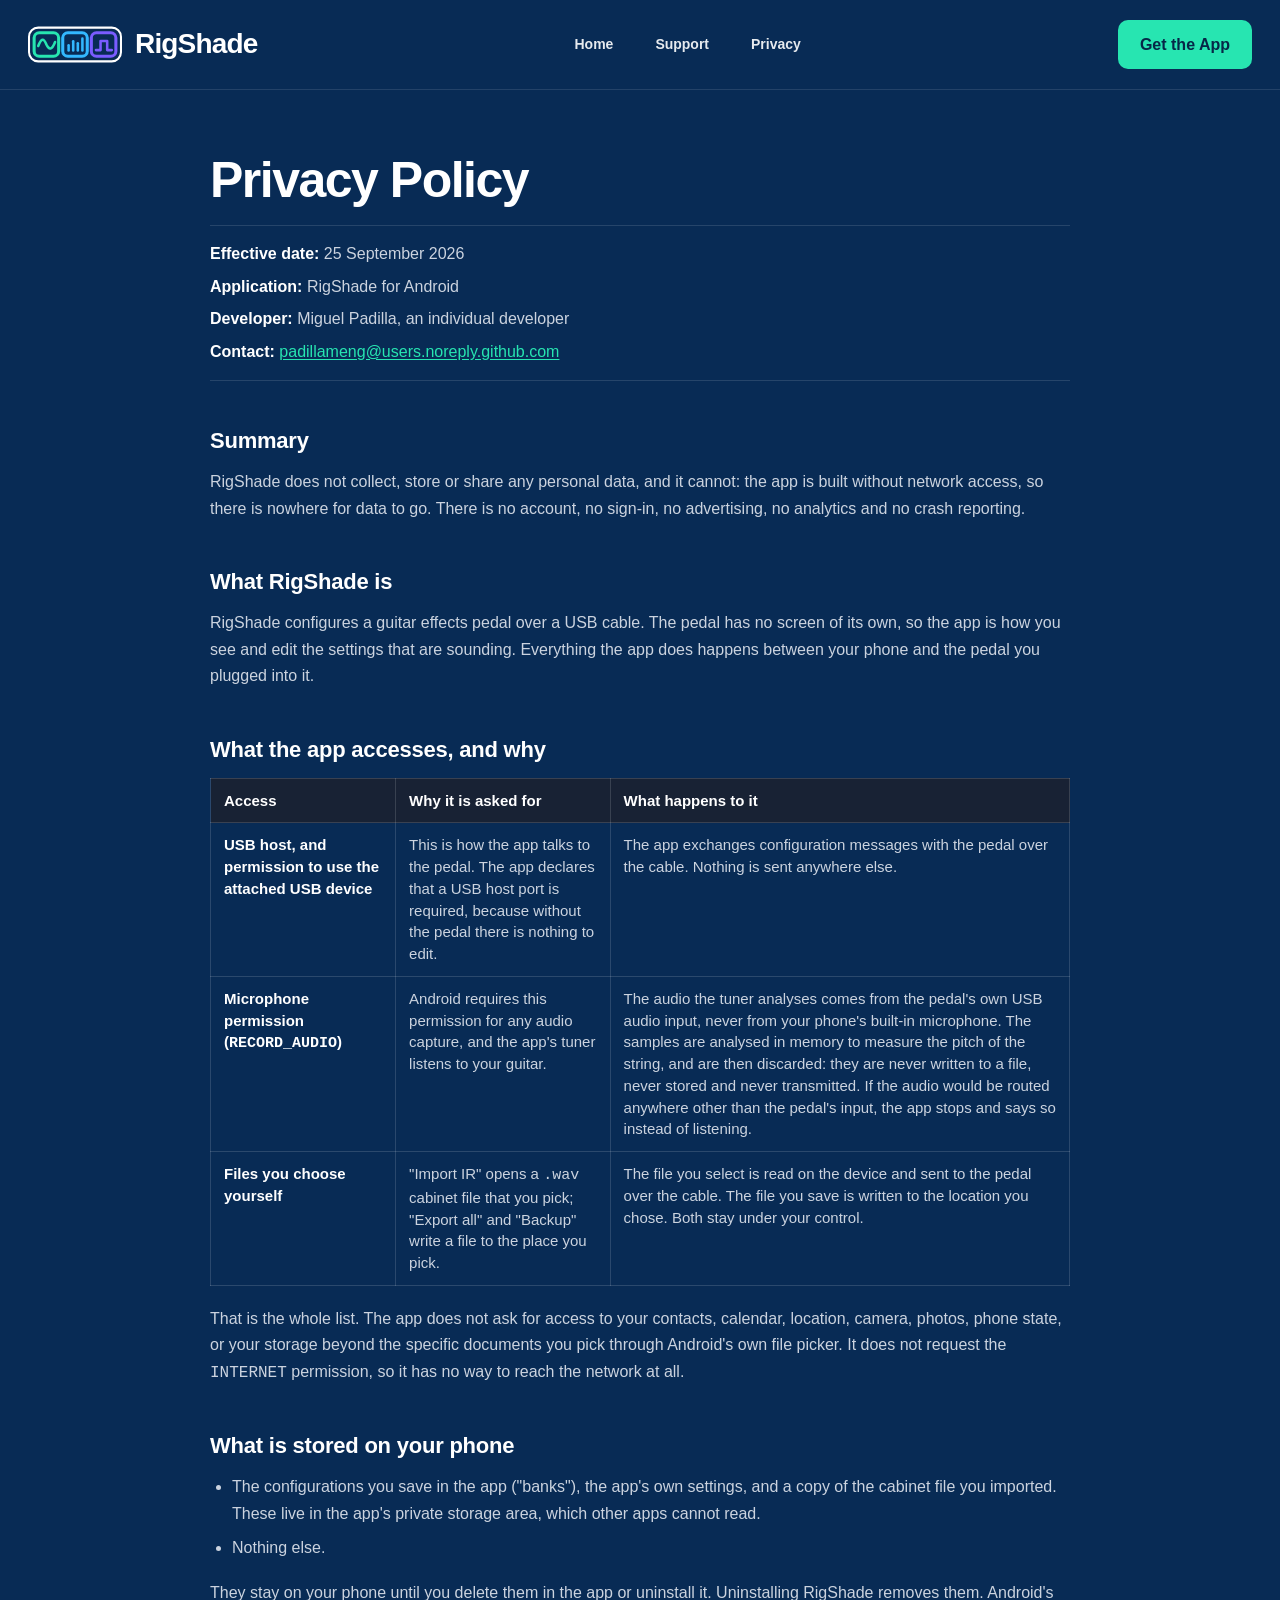
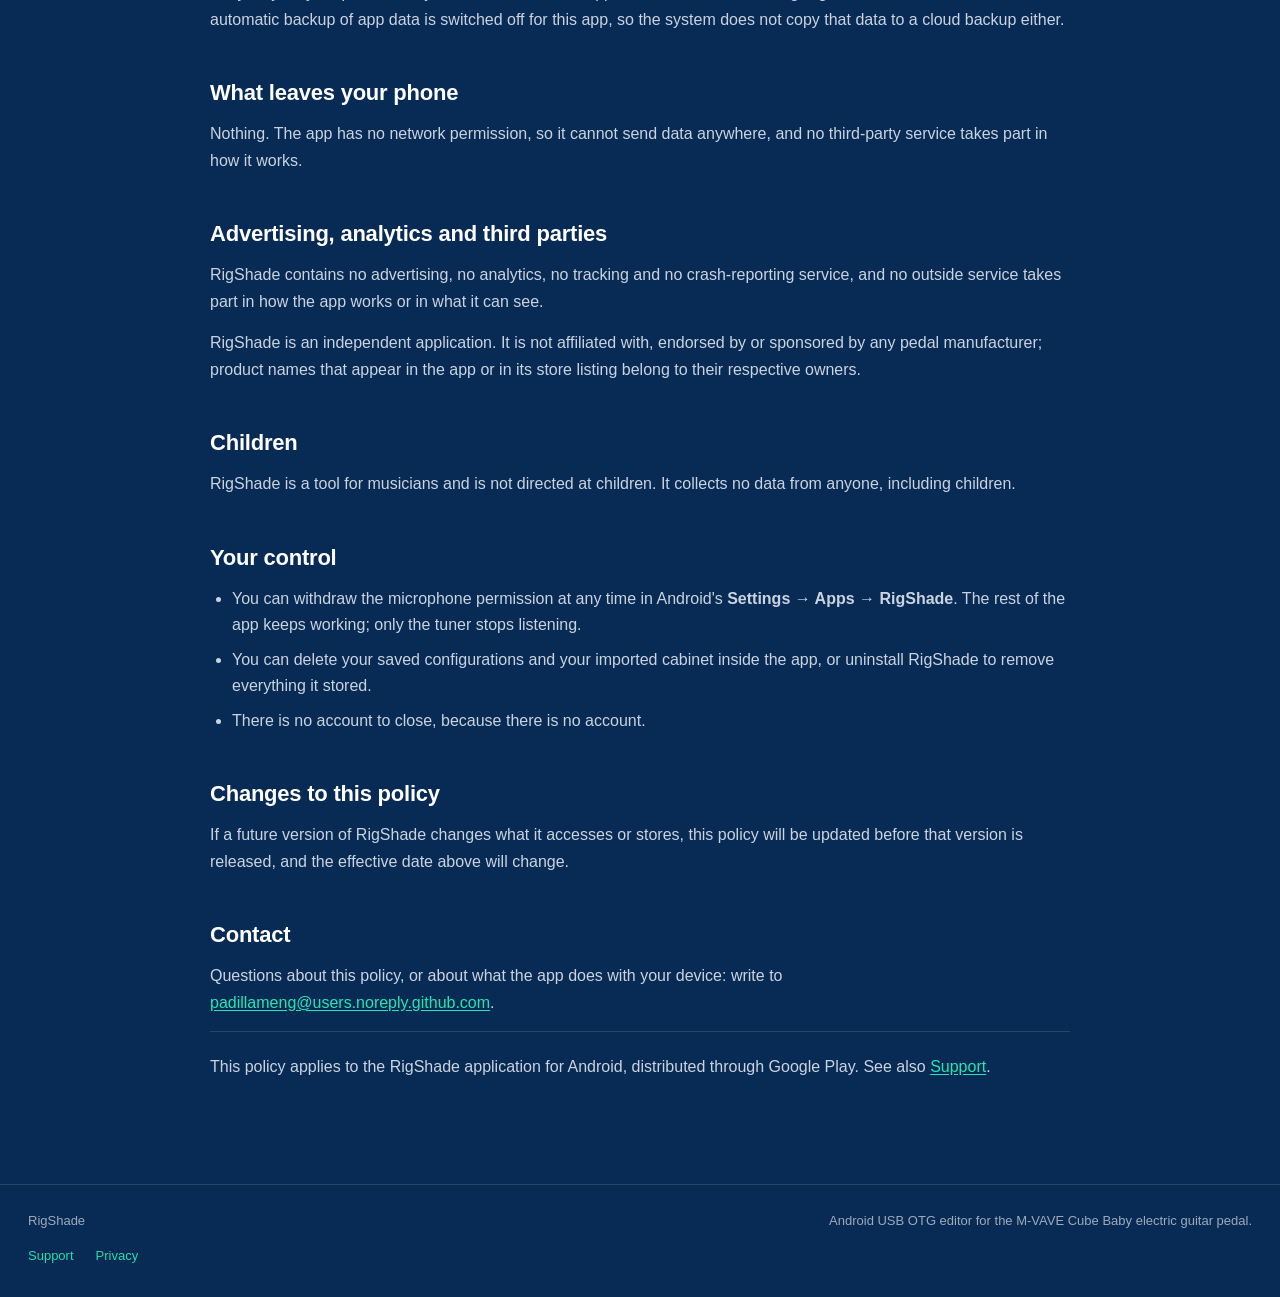
==== privacy/index.html @ 07dfa9a7 "Publish the RigShade public site: product page, privacy policy and support" ====
<!DOCTYPE html>
<html lang="en">
<head>
<meta charset="utf-8"/>
<meta content="width=device-width,initial-scale=1" name="viewport"/>
<meta content="#082B55" name="theme-color"/>
<title>RigShade — Privacy Policy</title>
<meta content="How RigShade for Android handles your data: it collects nothing, stores nothing off your device and has no network access." name="description"/>
<link rel="icon" type="image/svg+xml" href="../assets/brand/rigshade-favicon.svg"/>
<link rel="icon" type="image/png" sizes="512x512" href="../assets/brand/rigshade-favicon.png"/>
<link rel="apple-touch-icon" href="../assets/brand/rigshade-favicon.png"/>
<link rel="stylesheet" href="../css/styles.css"/>
<link rel="stylesheet" href="../css/pages.css"/>
</head>
<body>
<div class="site">
<header class="header"><div class="wrap nav">
<a aria-label="RigShade home" class="brand" href="../"><img alt="" height="39" src="../assets/brand/rigshade-logo.svg" width="94"/><span>RigShade</span></a>
<nav aria-label="Primary navigation" class="navlinks"><a href="../">Home</a><a href="../support/">Support</a><a href="../privacy/">Privacy</a></nav>
<a class="navcta" href="../support/#get-the-app">Get the App</a>
<button aria-expanded="false" aria-label="Open menu" class="hamb"><span></span><span></span><span></span></button>
</div><div class="mobilemenu" id="mobileMenu"><a href="../">Home</a><a href="../support/">Support</a><a href="../privacy/">Privacy</a><a href="../support/#get-the-app">Get the App</a></div></header>

<main class="doc">
<div class="wrap doc-wrap">
<h1>Privacy Policy</h1>
<p class="doc-meta">
<span><b>Effective date:</b> 25 September 2026</span>
<span><b>Application:</b> RigShade for Android</span>
<span><b>Developer:</b> Miguel Padilla, an individual developer</span>
<span><b>Contact:</b> <a href="mailto:padillameng@users.noreply.github.com">padillameng@users.noreply.github.com</a></span>
</p>

<h2>Summary</h2>
<p>RigShade does not collect, store or share any personal data, and it cannot: the app is built
without network access, so there is nowhere for data to go. There is no account, no sign-in, no
advertising, no analytics and no crash reporting.</p>

<h2>What RigShade is</h2>
<p>RigShade configures a guitar effects pedal over a USB cable. The pedal has no screen of its own,
so the app is how you see and edit the settings that are sounding. Everything the app does happens
between your phone and the pedal you plugged into it.</p>

<h2>What the app accesses, and why</h2>
<table>
<thead>
<tr><th>Access</th><th>Why it is asked for</th><th>What happens to it</th></tr>
</thead>
<tbody>
<tr>
<td>USB host, and permission to use the attached USB device</td>
<td>This is how the app talks to the pedal. The app declares that a USB host port is required, because without the pedal there is nothing to edit.</td>
<td>The app exchanges configuration messages with the pedal over the cable. Nothing is sent anywhere else.</td>
</tr>
<tr>
<td>Microphone permission (<code>RECORD_AUDIO</code>)</td>
<td>Android requires this permission for any audio capture, and the app's tuner listens to your guitar.</td>
<td>The audio the tuner analyses comes from the pedal's own USB audio input, never from your phone's built-in microphone. The samples are analysed in memory to measure the pitch of the string, and are then discarded: they are never written to a file, never stored and never transmitted. If the audio would be routed anywhere other than the pedal's input, the app stops and says so instead of listening.</td>
</tr>
<tr>
<td>Files you choose yourself</td>
<td>"Import IR" opens a <code>.wav</code> cabinet file that you pick; "Export all" and "Backup" write a file to the place you pick.</td>
<td>The file you select is read on the device and sent to the pedal over the cable. The file you save is written to the location you chose. Both stay under your control.</td>
</tr>
</tbody>
</table>
<p>That is the whole list. The app does not ask for access to your contacts, calendar, location,
camera, photos, phone state, or your storage beyond the specific documents you pick through
Android's own file picker. It does not request the <code>INTERNET</code> permission, so it has no
way to reach the network at all.</p>

<h2>What is stored on your phone</h2>
<ul>
<li>The configurations you save in the app ("banks"), the app's own settings, and a copy of the
cabinet file you imported. These live in the app's private storage area, which other apps cannot
read.</li>
<li>Nothing else.</li>
</ul>
<p>They stay on your phone until you delete them in the app or uninstall it. Uninstalling RigShade
removes them. Android's automatic backup of app data is switched off for this app, so the system
does not copy that data to a cloud backup either.</p>

<h2>What leaves your phone</h2>
<p>Nothing. The app has no network permission, so it cannot send data anywhere, and no third-party
service takes part in how it works.</p>

<h2>Advertising, analytics and third parties</h2>
<p>RigShade contains no advertising, no analytics, no tracking and no crash-reporting service, and
no outside service takes part in how the app works or in what it can see.</p>
<p>RigShade is an independent application. It is not affiliated with, endorsed by or sponsored by
any pedal manufacturer; product names that appear in the app or in its store listing belong to
their respective owners.</p>

<h2>Children</h2>
<p>RigShade is a tool for musicians and is not directed at children. It collects no data from
anyone, including children.</p>

<h2>Your control</h2>
<ul>
<li>You can withdraw the microphone permission at any time in Android's <b>Settings → Apps →
RigShade</b>. The rest of the app keeps working; only the tuner stops listening.</li>
<li>You can delete your saved configurations and your imported cabinet inside the app, or uninstall
RigShade to remove everything it stored.</li>
<li>There is no account to close, because there is no account.</li>
</ul>

<h2>Changes to this policy</h2>
<p>If a future version of RigShade changes what it accesses or stores, this policy will be updated
before that version is released, and the effective date above will change.</p>

<h2>Contact</h2>
<p>Questions about this policy, or about what the app does with your device: write to
<a href="mailto:padillameng@users.noreply.github.com">padillameng@users.noreply.github.com</a>.</p>

<p class="doc-foot">This policy applies to the RigShade application for Android, distributed through
Google Play. See also <a href="../support/">Support</a>.</p>
</div>
</main>

<footer class="footer"><div class="wrap footer-inner"><span>RigShade</span><span>Android USB OTG editor for the M‑VAVE Cube Baby electric guitar pedal.</span></div><div class="wrap footer-links"><a href="../support/">Support</a><a href="../privacy/">Privacy</a></div></footer>
</div>
<script src="../js/main.js"></script>
</body>
</html>
---- css/styles.css ----
:root{--navy:#082B55;--navy2:#061f42;--panel:#182234;--panel2:#222c3e;--line:#536077;--white:#fff;--muted:#cbd3df;--muted2:#9ea9ba;--mint:#27E5B1;--sky:#33B8FF;--violet:#7A5CFF;--max:1420px}
*{box-sizing:border-box}
html{scroll-behavior:smooth;background:var(--navy)}
body{margin:0;background:var(--navy);color:#fff;font-family:Inter,Manrope,"Segoe UI",Roboto,Arial,sans-serif;line-height:1.45;overflow-x:hidden}
a{color:inherit;text-decoration:none}
button{font:inherit}
.wrap{width:min(calc(100% - 56px),var(--max));margin:auto}
.site{min-height:100vh;background:var(--navy)}
.header{height:90px;border-bottom:1px solid rgba(255,255,255,.11);display:flex;align-items:center}
.nav{display:flex;align-items:center;justify-content:space-between;gap:28px}
.brand{display:flex;align-items:center;gap:13px;font-weight:800;font-size:28px;letter-spacing:-.03em}
.brand svg{width:94px;height:39px;display:block}
.navlinks{display:flex;gap:42px;font-size:14px;font-weight:650}
.navlinks a{opacity:.9}
.navlinks a:hover{opacity:1}
.navcta{padding:13px 22px;border-radius:10px;background:var(--mint);color:#062747;font-weight:800}
.hamb{display:none;border:0;background:none;color:#FFFFFF;padding:8px;opacity:1}
.hamb,.hamb:visited,.hamb:hover,.hamb:active,.hamb:focus{color:#FFFFFF;opacity:1}
.hamb span{display:block;width:27px;height:2px;background:#FFFFFF;margin:6px 0;opacity:1}
.mobilemenu{display:none}

.hero{padding:72px 0 66px}
.hero-grid{display:grid;grid-template-columns:minmax(380px,.78fr) minmax(560px,1.22fr);gap:68px;align-items:center}
h1{font-size:clamp(62px,6vw,96px);line-height:.94;letter-spacing:-.055em;margin:0 0 26px;font-weight:850}
.lead{font-size:23px;line-height:1.45;color:var(--muted);max-width:650px;margin:0 0 28px}
.playbadge{display:inline-flex;align-items:center;gap:12px;background:#050505;border:2px solid rgba(255,255,255,.82);border-radius:10px;padding:9px 18px 9px 12px;min-height:64px}
.playtri{width:38px;height:38px;position:relative}
.playtri:before{content:"";position:absolute;inset:2px 5px;clip-path:polygon(0 0,100% 50%,0 100%);background:linear-gradient(135deg,#27e5b1 0 31%,#33b8ff 31% 54%,#ffca28 54% 72%,#ff5252 72%)}
.playtxt small{display:block;font-size:10px;text-transform:uppercase;line-height:1;letter-spacing:.06em}
.playtxt strong{font-size:23px;letter-spacing:-.02em}
.compat{font-size:15px;color:var(--muted);margin:16px 0 0;max-width:590px}
.device-shell{padding:10px;background:#0b1019;border:2px solid rgba(255,255,255,.26);border-radius:24px;box-shadow:0 18px 34px rgba(0,0,0,.18)}
.device-shell picture,.device-shell img{display:block;width:100%}
.device-shell img{border-radius:15px}
.hero-device{max-width:850px;margin-left:auto}
.hero-device .portrait-only{display:none}

.features{padding:10px 0 60px}
.feature-grid{display:grid;grid-template-columns:repeat(4,1fr);border-top:1px solid rgba(255,255,255,.13);border-bottom:1px solid rgba(255,255,255,.13)}
.feature{padding:38px 36px 36px 0;min-height:190px}
.feature+.feature{padding-left:36px;border-left:1px solid rgba(255,255,255,.14)}
.ficon{width:42px;height:42px;margin-bottom:15px}
.ficon svg{width:100%;height:100%;fill:none;stroke:#fff;stroke-width:2;stroke-linecap:round;stroke-linejoin:round}
.feature h3{font-size:21px;margin:0 0 7px}
.feature p{font-size:15px;color:var(--muted);margin:0;max-width:270px}

.showcase{padding:44px 0 76px}
.section-kicker{font-size:13px;text-transform:uppercase;letter-spacing:.17em;color:var(--mint);font-weight:800;margin-bottom:12px}
.section-title{font-size:52px;line-height:1.02;letter-spacing:-.045em;margin:0 0 14px}
.section-lead{font-size:19px;color:var(--muted);max-width:780px;margin:0 0 32px}
.screen-grid{display:grid;grid-template-columns:repeat(3,1fr);gap:20px}
.screen-card{background:var(--navy2);border:1px solid rgba(255,255,255,.14);border-radius:18px;overflow:hidden}
.screen-card .shot{padding:9px;background:#091527}
.screen-card picture,.screen-card img{display:block;width:100%}
.screen-card img{border-radius:10px}
.screen-meta{padding:20px 22px 22px}
.screen-meta h3{font-size:21px;margin:0 0 6px}
.screen-meta p{font-size:14px;color:var(--muted);margin:0}


/* APP ORIENTATION SHOWCASE */
.orientation-showcase{display:flex;flex-direction:column;gap:34px}
.orientation-block{background:var(--navy2);border:1px solid rgba(255,255,255,.14);border-radius:20px;padding:22px}
.orientation-head{display:flex;justify-content:space-between;align-items:flex-start;gap:28px;padding:2px 2px 20px}
.orientation-head h3{font-size:26px;line-height:1.08;margin:9px 0 7px;letter-spacing:-.025em}
.orientation-head p{font-size:15px;color:var(--muted);margin:0;max-width:690px}
.orientation-badge{display:inline-flex;align-items:center;gap:9px;font-size:12px;font-weight:800;letter-spacing:.13em;text-transform:uppercase;color:var(--mint)}
.orientation-icon{display:inline-block;border:2px solid currentColor;border-radius:3px;position:relative;opacity:.95}
.orientation-icon.wide{width:22px;height:13px}
.orientation-icon.tall{width:13px;height:22px}
.orientation-icon:after{content:"";position:absolute;width:3px;height:3px;border-radius:50%;background:currentColor;left:50%;bottom:1px;transform:translateX(-50%)}
.orientation-icon.wide:after{bottom:auto;right:1px;left:auto;top:50%;transform:translateY(-50%)}
.orientation-note{font-size:11px;letter-spacing:.15em;color:var(--muted2);white-space:nowrap;padding-top:4px}
.orientation-grid{display:grid;gap:18px}
.landscape-gallery{grid-template-columns:repeat(3,minmax(0,1fr))}
.portrait-gallery{grid-template-columns:repeat(3,minmax(0,1fr));max-width:980px;margin:0 auto}
.app-shot-card{min-width:0}
.shot-frame{background:#091527;border:1px solid rgba(255,255,255,.11);overflow:hidden}
.landscape-frame{border-radius:13px;padding:7px;aspect-ratio:2.17/1;display:flex;align-items:center}
.portrait-frame{border-radius:22px;padding:8px;max-width:292px;margin:0 auto;aspect-ratio:.492/1;display:flex;align-items:center}
.shot-frame img{width:100%;height:100%;display:block;object-fit:contain;border-radius:8px}
.portrait-frame img{border-radius:15px}
.shot-caption{display:flex;flex-direction:column;gap:4px;padding:12px 4px 0}
.shot-caption strong{font-size:16px}
.shot-caption span{font-size:13px;line-height:1.4;color:var(--muted2)}
.orientation-portrait{background:#08234a}

.workflow{padding:10px 0 80px}
.workflow-grid{display:grid;grid-template-columns:minmax(0,1.4fr) minmax(350px,.6fr);gap:56px;align-items:center}
.workflow .device-shell{border-radius:20px}
.copy h2{font-size:46px;line-height:1.06;letter-spacing:-.04em;margin:0 0 16px}
.copy p{font-size:18px;color:var(--muted);margin:0 0 18px}
.checks{display:grid;gap:10px;color:var(--muted);font-size:15px}
.check{display:flex;align-items:center;gap:10px}
.check b{display:inline-flex;align-items:center;justify-content:center;width:20px;height:20px;border-radius:50%;background:#fff;color:var(--navy);font-size:12px;flex:none}
.footer{border-top:1px solid rgba(255,255,255,.12);padding:27px 0 34px;color:var(--muted2);font-size:13px}
.footer-inner{display:flex;justify-content:space-between;gap:24px}

@media(max-width:1050px){
 .wrap{width:min(calc(100% - 38px),var(--max))}
 .navlinks{gap:23px}
 .hero-grid{grid-template-columns:1fr;gap:42px}
 .hero-device{margin:0;max-width:none}
 .screen-grid{grid-template-columns:1fr 1fr}
 .screen-card:last-child{grid-column:1/-1}
 .workflow-grid{grid-template-columns:1fr;gap:34px}
}
@media(max-width:760px){
 .wrap{width:min(calc(100% - 32px),var(--max))}
 .header{height:76px}
 .brand{font-size:23px}
 .brand svg{width:78px;height:32px}
 .navlinks,.navcta{display:none}
 .hamb{display:block}
 .mobilemenu{position:absolute;top:76px;left:0;right:0;background:var(--navy);z-index:30;padding:8px 16px 18px;border-bottom:1px solid rgba(255,255,255,.12)}
 .mobilemenu.open{display:grid}
 .mobilemenu a{padding:13px 0;border-bottom:1px solid rgba(255,255,255,.08);font-weight:650}
 .hero{padding:46px 0 46px}
 .hero-grid{gap:36px}
 h1{font-size:clamp(50px,14vw,70px);margin-bottom:20px}
 .lead{font-size:19px}
 .compat{font-size:14px}
 .hero-device{max-width:430px;margin:auto}
 .hero-device .landscape-only{display:none}
 .hero-device .portrait-only{display:block}
 .device-shell{padding:7px;border-radius:25px}
 .device-shell img{border-radius:18px}
 .feature-grid{grid-template-columns:1fr 1fr}
 .feature,.feature+.feature{min-height:190px;padding:25px 18px 25px 0;border-left:0}
 .feature:nth-child(even){padding-left:22px;border-left:1px solid rgba(255,255,255,.14)}
 .feature:nth-child(n+3){border-top:1px solid rgba(255,255,255,.14)}
 .section-title{font-size:39px}
 .section-lead{font-size:16px}
 .screen-grid{grid-template-columns:1fr}
 .screen-card:last-child{grid-column:auto}
 .screen-card .landscape-shot{display:none}
 .screen-card .portrait-shot{display:block!important}
 .workflow-grid{gap:28px}
 .workflow .landscape-only{display:none}
 .workflow .portrait-only{display:block!important;max-width:430px;margin:auto}
 .copy h2{font-size:37px}
 .footer-inner{display:block}
}
@media(min-width:761px){.portrait-shot,.workflow .portrait-only{display:none}}
@media(max-height:520px) and (orientation:landscape){
 .header{height:62px}
 .mobilemenu{top:62px}
 .hero{padding:28px 0 34px}
 .hero-grid{grid-template-columns:.8fr 1.2fr;gap:30px}
 h1{font-size:45px;margin-bottom:14px}
 .lead{font-size:16px;margin-bottom:15px}
 .playbadge{min-height:48px;padding:6px 12px}
 .playtri{width:28px;height:28px}
 .playtxt strong{font-size:17px}
 .compat{font-size:12px;margin-top:8px}
 .hero-device{max-width:none}
 .hero-device .portrait-only{display:none}
 .hero-device .landscape-only{display:block}
 .feature-grid{grid-template-columns:repeat(4,1fr)}
 .feature,.feature+.feature,.feature:nth-child(even){min-height:auto;padding:20px 16px;border-left:1px solid rgba(255,255,255,.14);border-top:0}
 .feature:first-child{border-left:0;padding-left:0}
 .screen-grid{grid-template-columns:repeat(3,1fr)}
 .screen-card .portrait-shot{display:none!important}
 .screen-card .landscape-shot{display:block}
}

@media(max-width:1050px){
 .landscape-gallery{grid-template-columns:1fr}
 .landscape-frame{aspect-ratio:auto}
 .portrait-gallery{grid-template-columns:repeat(3,minmax(0,1fr))}
}
@media(max-width:760px){
 .orientation-showcase{gap:24px}
 .orientation-block{padding:16px;border-radius:17px}
 .orientation-portrait{order:1}
 .orientation-landscape{order:2}
 .orientation-head{display:block;padding-bottom:16px}
 .orientation-note{display:block;margin-top:12px}
 .orientation-head h3{font-size:23px}
 .orientation-head p{font-size:14px}
 .portrait-gallery,.landscape-gallery{grid-template-columns:1fr}
 .portrait-card{border-bottom:1px solid rgba(255,255,255,.1);padding-bottom:18px}
 .portrait-card:last-child{border-bottom:0;padding-bottom:0}
 .portrait-frame{max-width:360px;width:100%}
 .landscape-frame{padding:5px;border-radius:10px}
 .shot-caption{padding-top:10px}
 .shot-caption span{font-size:12px}
}
@media(max-height:520px) and (orientation:landscape){
 .orientation-portrait{order:2}
 .orientation-landscape{order:1}
 .landscape-gallery{grid-template-columns:repeat(3,minmax(0,1fr))}
 .orientation-block{padding:14px}
 .orientation-head{padding-bottom:12px}
 .orientation-head h3{font-size:20px}
 .orientation-head p{font-size:12px}
 .shot-caption span{display:none}
}
---- css/pages.css ----
/* RigShade site — the rules used outside the landing page.
   The landing page keeps its own approved stylesheet (css/styles.css);
   everything here builds on the tokens defined in that file. */

/* the footer gains the two public documents */
.footer-links{display:flex;gap:22px;padding-top:16px;font-size:13px}
.footer-links a{color:var(--mint);opacity:.95}
.footer-links a:hover{opacity:1;text-decoration:underline}

/* on the document pages the header mark is a file, not inline markup */
.brand img{width:94px;height:39px;display:block}

/* document pages: a plain reading column inside the same chrome */
.doc{padding:64px 0 88px}
.doc-wrap{width:min(calc(100% - 40px),860px);margin:auto}
.doc h1{font-size:clamp(34px,4.4vw,50px);line-height:1.06;letter-spacing:-.03em;margin:0 0 18px;font-weight:850}
.doc h2{font-size:22px;margin:44px 0 12px;font-weight:800;letter-spacing:-.01em}
.doc h3{font-size:17px;margin:26px 0 8px;font-weight:750}
.doc p{margin:0 0 15px;color:var(--muted);font-size:16px;line-height:1.66}
.doc li{color:var(--muted);font-size:16px;line-height:1.66;margin:0 0 8px}
.doc ul,.doc ol{margin:0 0 18px;padding-left:22px}
.doc strong{color:#fff}
.doc a{color:var(--mint);text-decoration:underline;text-underline-offset:2px}
.doc a:hover{color:#fff}
.doc-meta{border-top:1px solid rgba(255,255,255,.12);border-bottom:1px solid rgba(255,255,255,.12);padding:15px 0;margin:0 0 30px;display:grid;gap:6px;color:var(--muted2);font-size:14px}
.doc-meta b{color:#fff}
.doc table{width:100%;border-collapse:collapse;margin:0 0 20px;font-size:15px}
.doc th,.doc td{border:1px solid rgba(255,255,255,.14);padding:11px 13px;text-align:left;vertical-align:top;color:var(--muted)}
.doc th{background:var(--panel);color:#fff;font-weight:750}
.doc td:first-child{color:#fff;font-weight:650}
.doc-note{margin:22px 0 0;padding:15px 17px;border:1px solid rgba(255,255,255,.14);border-radius:12px;background:var(--panel);color:var(--muted);font-size:15px}
.doc-note b{color:#fff}
.doc-cta{display:inline-flex;align-items:center;margin:6px 0 0;padding:12px 18px;border-radius:10px;background:var(--mint);color:#062747;font-weight:800;text-decoration:none}
.doc-cta:hover{color:#062747;text-decoration:none}
.doc-foot{margin-top:52px;padding-top:22px;border-top:1px solid rgba(255,255,255,.12);color:var(--muted2);font-size:14px}

@media (max-width:760px){
  .doc{padding:40px 0 64px}
  .doc table{font-size:14px}
}

@media print{
  html,body,.site{background:#fff;color:#111}
  .doc h1,.doc h2,.doc h3,.doc strong,.doc td:first-child,.doc th{color:#111}
  .doc p,.doc li,.doc td,.doc-meta,.doc-note{color:#222}
  .doc a{color:#111}
  .header,.footer,.footer-links{display:none}
}
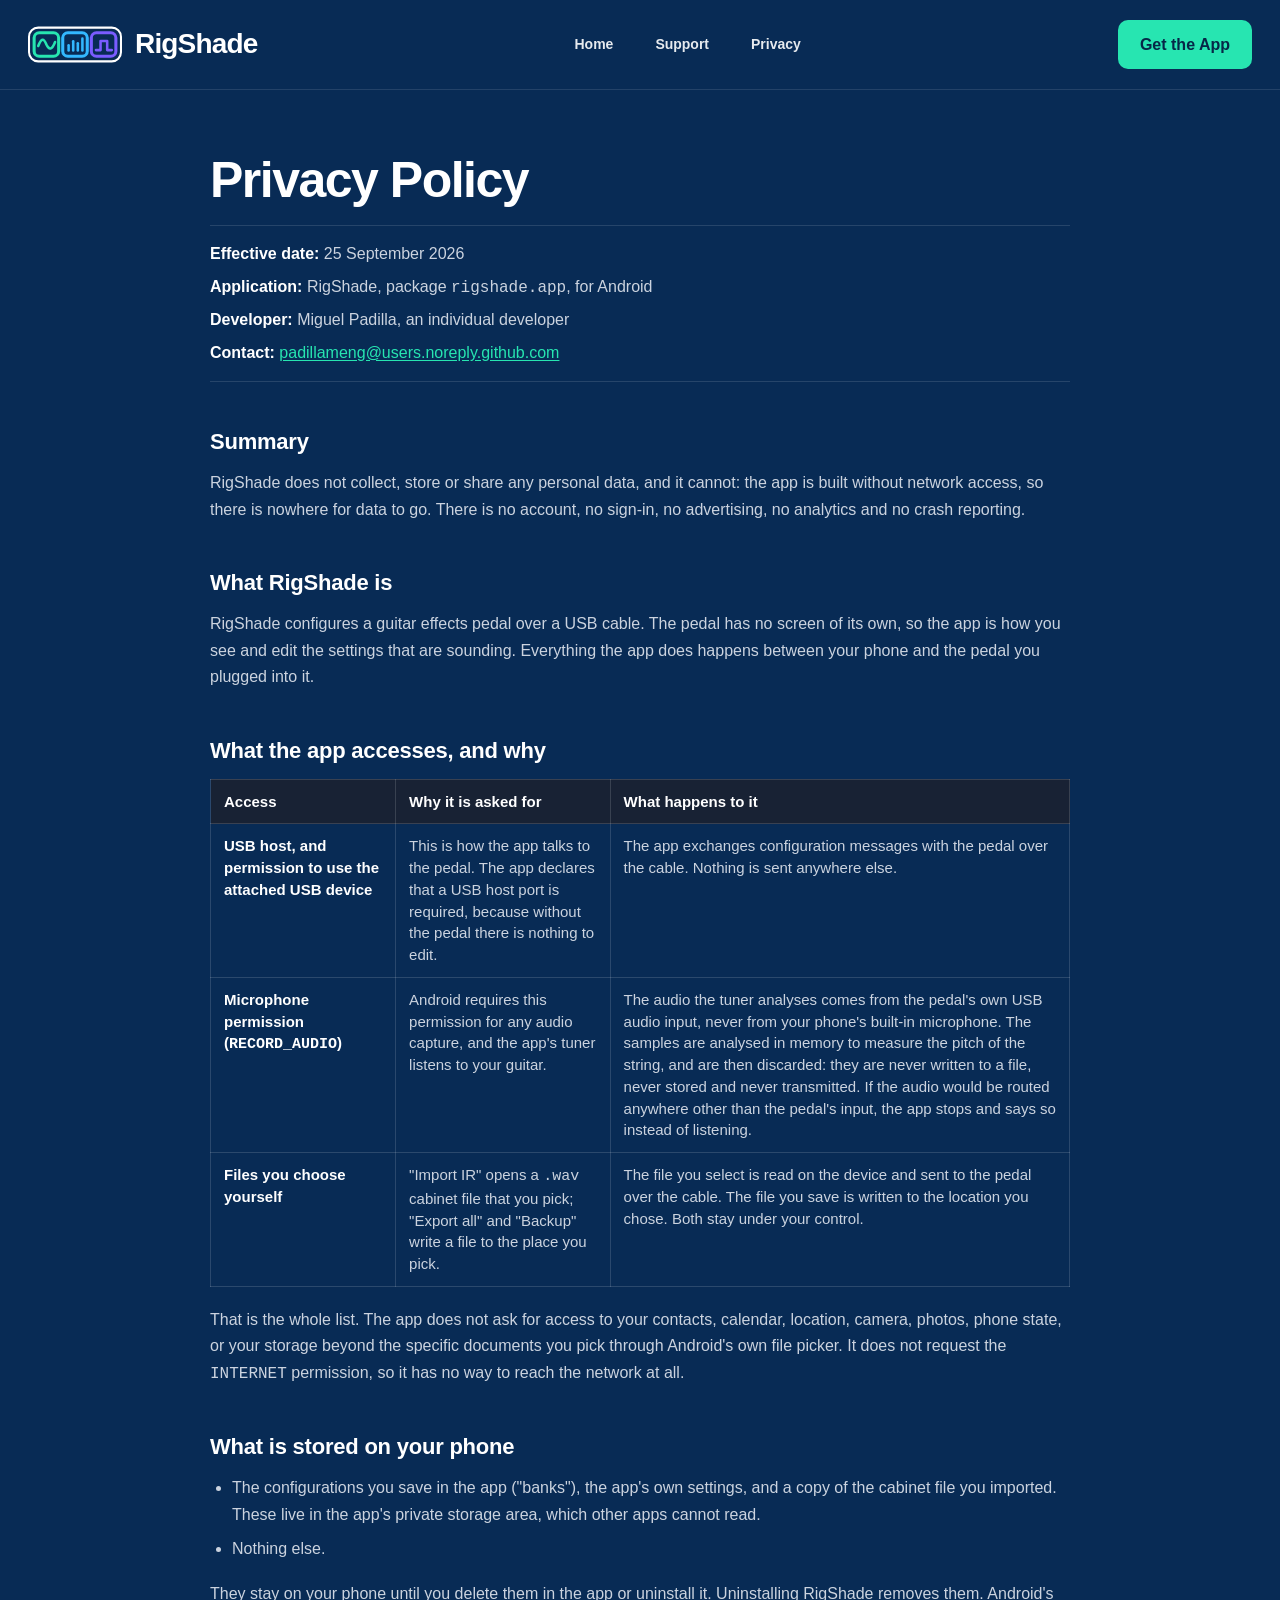
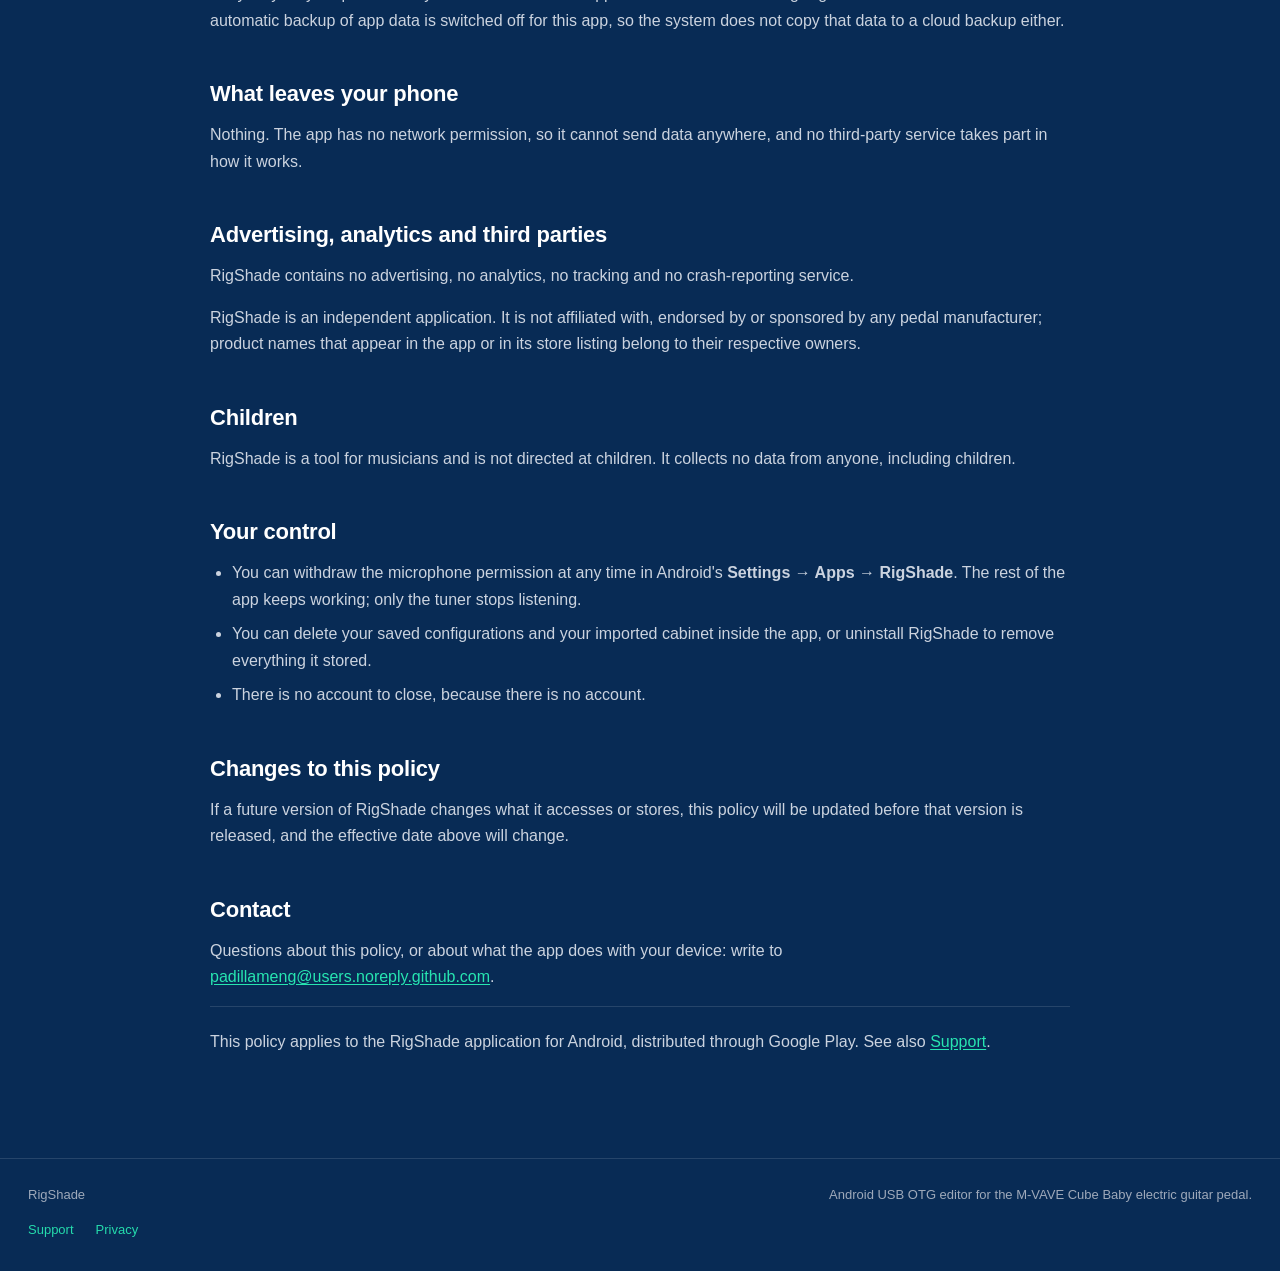
==== commit 8605347e: "Publish the policy without the library names The page carries docs/PRIVACY-POLICY.md word for word: " ====
--- a/privacy/index.html
+++ b/privacy/index.html
@@ -26,7 +26,7 @@
 <h1>Privacy Policy</h1>
 <p class="doc-meta">
 <span><b>Effective date:</b> 25 September 2026</span>
-<span><b>Application:</b> RigShade for Android</span>
+<span><b>Application:</b> RigShade, package <code>rigshade.app</code>, for Android</span>
 <span><b>Developer:</b> Miguel Padilla, an individual developer</span>
 <span><b>Contact:</b> <a href="mailto:padillameng@users.noreply.github.com">padillameng@users.noreply.github.com</a></span>
 </p>
@@ -85,8 +85,7 @@
 service takes part in how it works.</p>
 
 <h2>Advertising, analytics and third parties</h2>
-<p>RigShade contains no advertising, no analytics, no tracking and no crash-reporting service, and
-no outside service takes part in how the app works or in what it can see.</p>
+<p>RigShade contains no advertising, no analytics, no tracking and no crash-reporting service.</p>
 <p>RigShade is an independent application. It is not affiliated with, endorsed by or sponsored by
 any pedal manufacturer; product names that appear in the app or in its store listing belong to
 their respective owners.</p>
